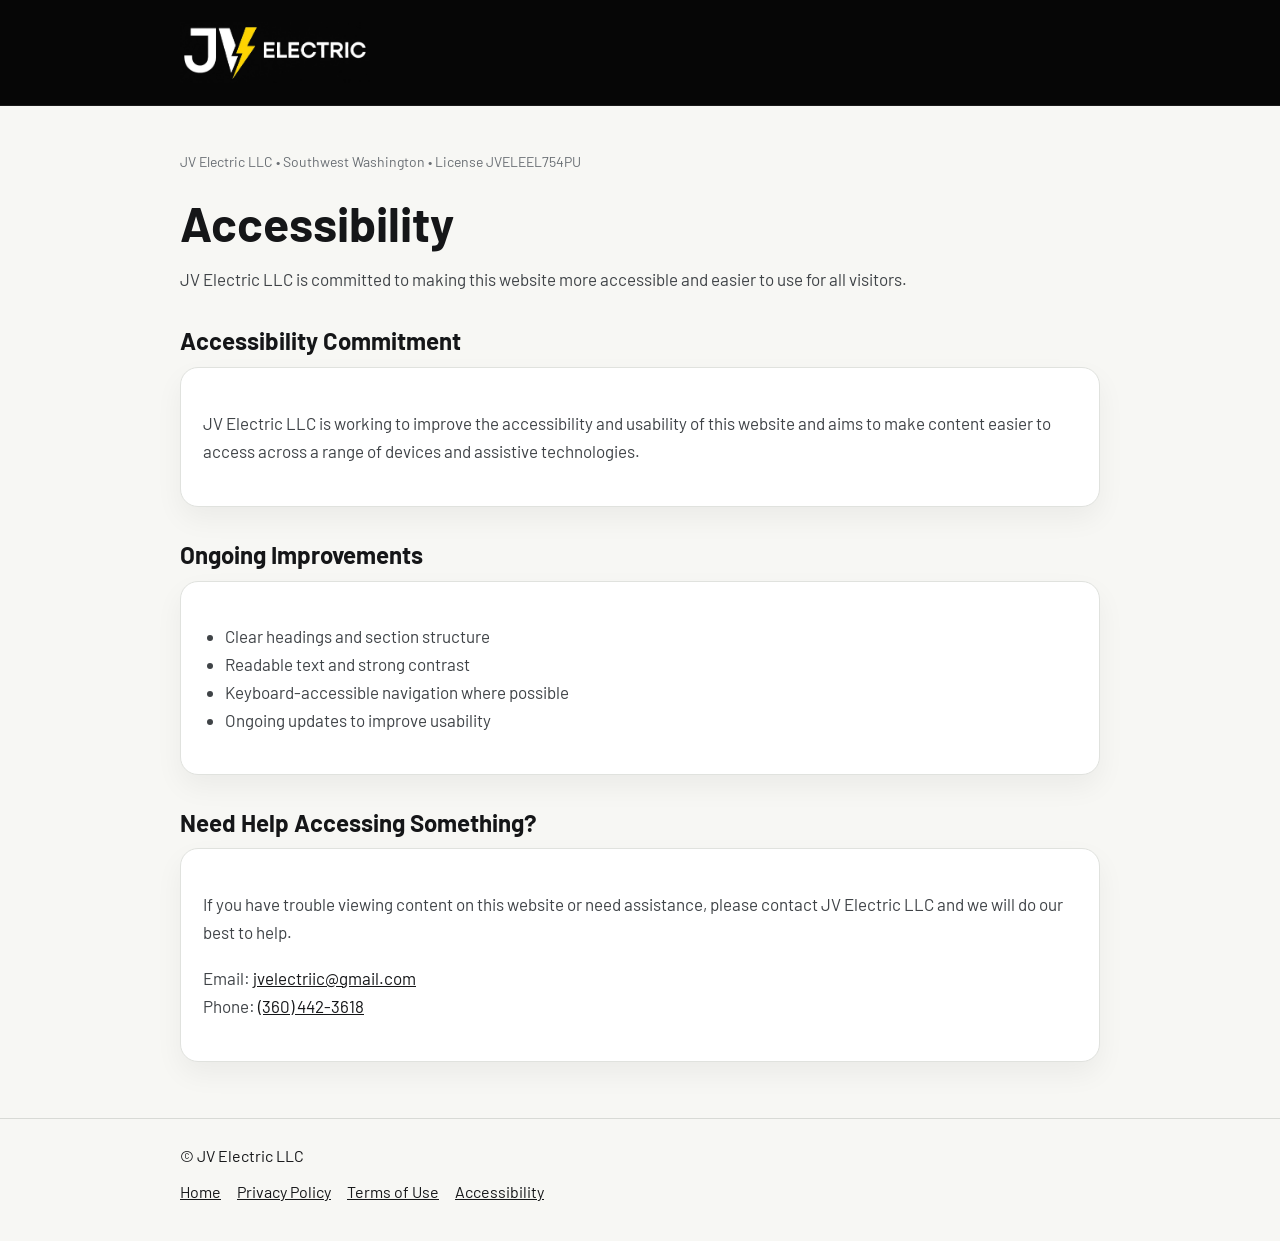
==== accessibility.html @ 2dd98116 "Add files via upload" ====
<!DOCTYPE html>
<html lang="en">
<head>
  <meta charset="UTF-8" />
  <meta name="viewport" content="width=device-width, initial-scale=1.0" />
  <title>Accessibility | JV Electric LLC</title>
  <meta name="description" content="Accessibility for JV Electric LLC." />
  <link rel="preconnect" href="https://fonts.googleapis.com">
  <link rel="preconnect" href="https://fonts.gstatic.com" crossorigin>
  <link href="https://fonts.googleapis.com/css2?family=Barlow:wght@400;500;600;700;800&display=swap" rel="stylesheet">
  <style>
:root{--gold:#FFD401;--black:#060606;--white:#ffffff;}
*{box-sizing:border-box}
html,body{margin:0;padding:0}
body{font-family:"Barlow",Arial,sans-serif;background:#f7f7f4;color:#151618;line-height:1.65}
a{color:#151618} 
header{background:#060606;color:#fff;padding:22px 0;border-bottom:1px solid rgba(255,255,255,.08)}
.wrap{width:min(920px,calc(100% - 36px));margin:0 auto}
.brand img{display:block;width:190px;height:auto}
main{padding:44px 0 56px}
h1{margin:0 0 14px;font-size:clamp(34px,5vw,48px);line-height:1.02}
h2{margin:34px 0 12px;font-size:24px;line-height:1.15}
p,li{font-size:17px;color:#3f4347}
ul{padding-left:22px}
.meta{color:#6a6f74;font-size:14px;margin-bottom:26px}
.card{background:#fff;border:1px solid #e0e2de;border-radius:18px;padding:24px 22px;box-shadow:0 12px 28px rgba(17,18,20,.05)}
footer{padding:24px 0 36px;border-top:1px solid #d8dad6}
.footer-links{display:flex;flex-wrap:wrap;gap:16px;margin-top:10px}
@media (max-width:760px){main{padding:34px 0 46px}p,li{font-size:16px}}
</style>
</head>
<body>
  <header>
    <div class="wrap">
      <a class="brand" href="./" aria-label="JV Electric home page"><img src="jv-electric-logo-wordmark.webp" alt="JV Electric" /></a>
    </div>
  </header>
  <main>
    <div class="wrap">
      <div class="meta">JV Electric LLC • Southwest Washington • License JVELEEL754PU</div>
      <h1>Accessibility</h1>
      <p>JV Electric LLC is committed to making this website more accessible and easier to use for all visitors.</p>
      
<h2>Accessibility Commitment</h2>
<div class="card"><p>JV Electric LLC is working to improve the accessibility and usability of this website and aims to make content easier to access across a range of devices and assistive technologies.</p></div>
<h2>Ongoing Improvements</h2>
<div class="card"><ul>
<li>Clear headings and section structure</li>
<li>Readable text and strong contrast</li>
<li>Keyboard-accessible navigation where possible</li>
<li>Ongoing updates to improve usability</li>
</ul></div>
<h2>Need Help Accessing Something?</h2>
<div class="card"><p>If you have trouble viewing content on this website or need assistance, please contact JV Electric LLC and we will do our best to help.</p>
<p>Email: <a href="mailto:jvelectriic@gmail.com">jvelectriic@gmail.com</a><br>Phone: <a href="tel:+13604423618">(360) 442-3618</a></p></div>

    </div>
  </main>
  <footer>
    <div class="wrap">
      <div>© JV Electric LLC</div>
      <div class="footer-links">
        <a href="./">Home</a>
        <a href="privacy-policy.html">Privacy Policy</a>
        <a href="terms-of-use.html">Terms of Use</a>
        <a href="accessibility.html">Accessibility</a>
      </div>
    </div>
  </footer>
</body>
</html>
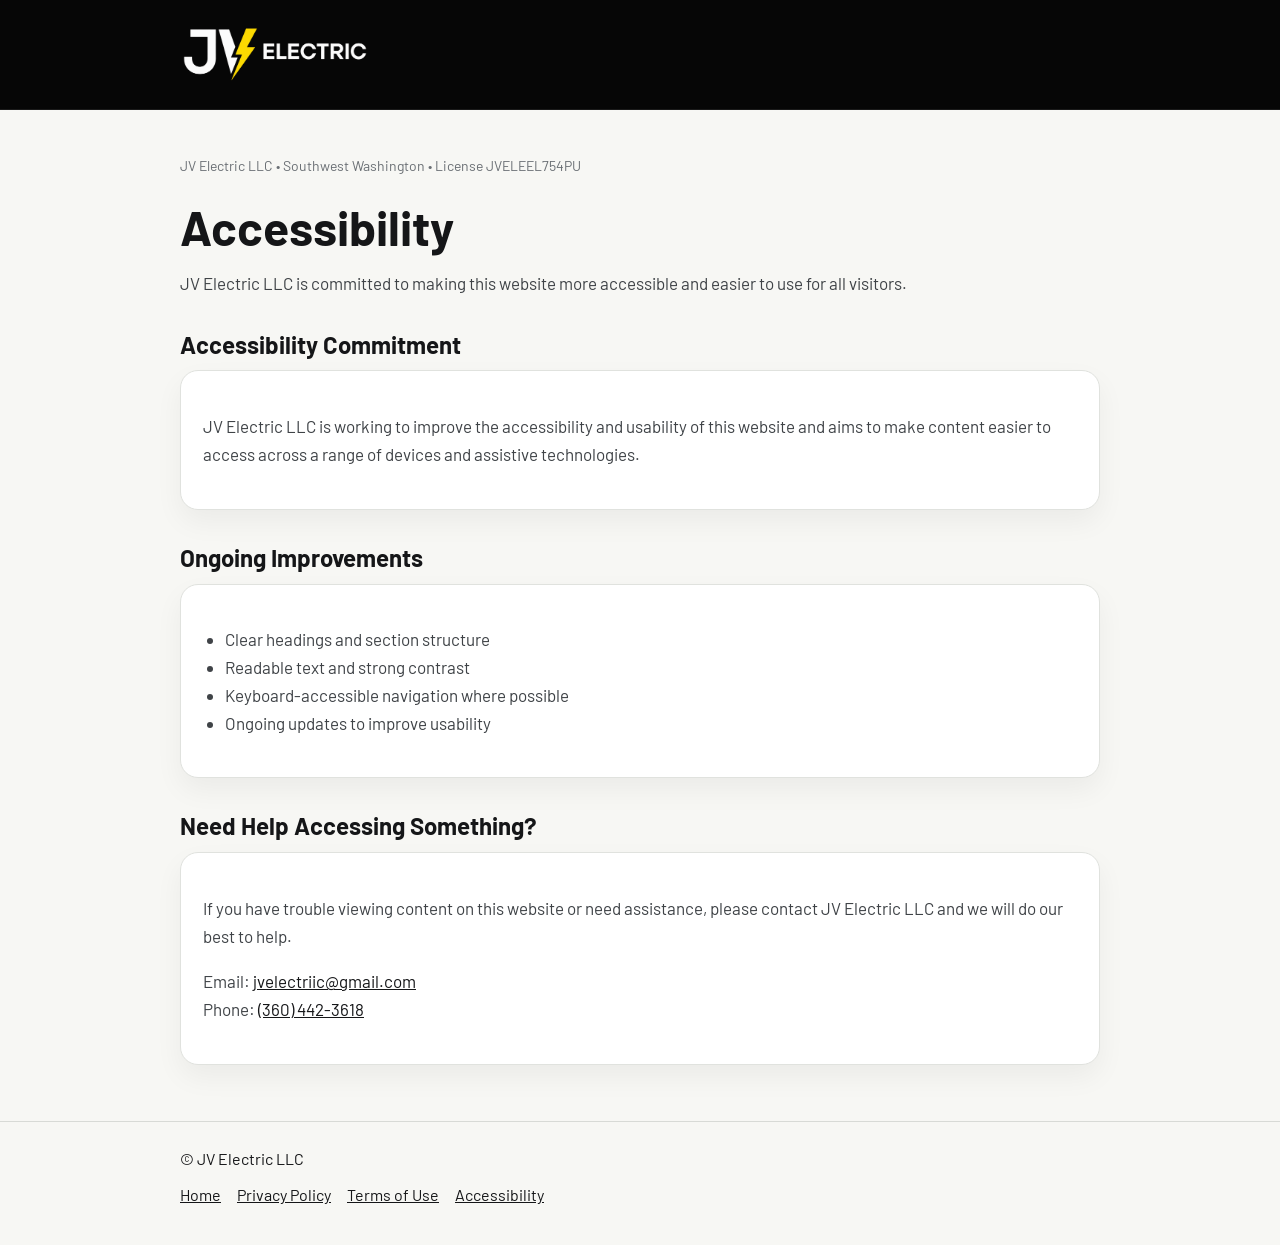
==== commit 221a82e1: "Add files via upload" ====
--- a/accessibility.html
+++ b/accessibility.html
@@ -4,6 +4,8 @@
   <meta charset="UTF-8" />
   <meta name="viewport" content="width=device-width, initial-scale=1.0" />
   <title>Accessibility | JV Electric LLC</title>
+  <link rel="icon" href="favicon-32.png" type="image/png" />
+  <link rel="apple-touch-icon" href="favicon-180.png" />
   <meta name="description" content="Accessibility for JV Electric LLC." />
   <link rel="preconnect" href="https://fonts.googleapis.com">
   <link rel="preconnect" href="https://fonts.gstatic.com" crossorigin>
@@ -32,7 +34,7 @@
 <body>
   <header>
     <div class="wrap">
-      <a class="brand" href="./" aria-label="JV Electric home page"><img src="jv-electric-logo-wordmark.webp" alt="JV Electric" /></a>
+      <a class="brand" href="./" aria-label="JV Electric home page"><img src="jv-electric-logo-full.png" alt="JV Electric" /></a>
     </div>
   </header>
   <main>
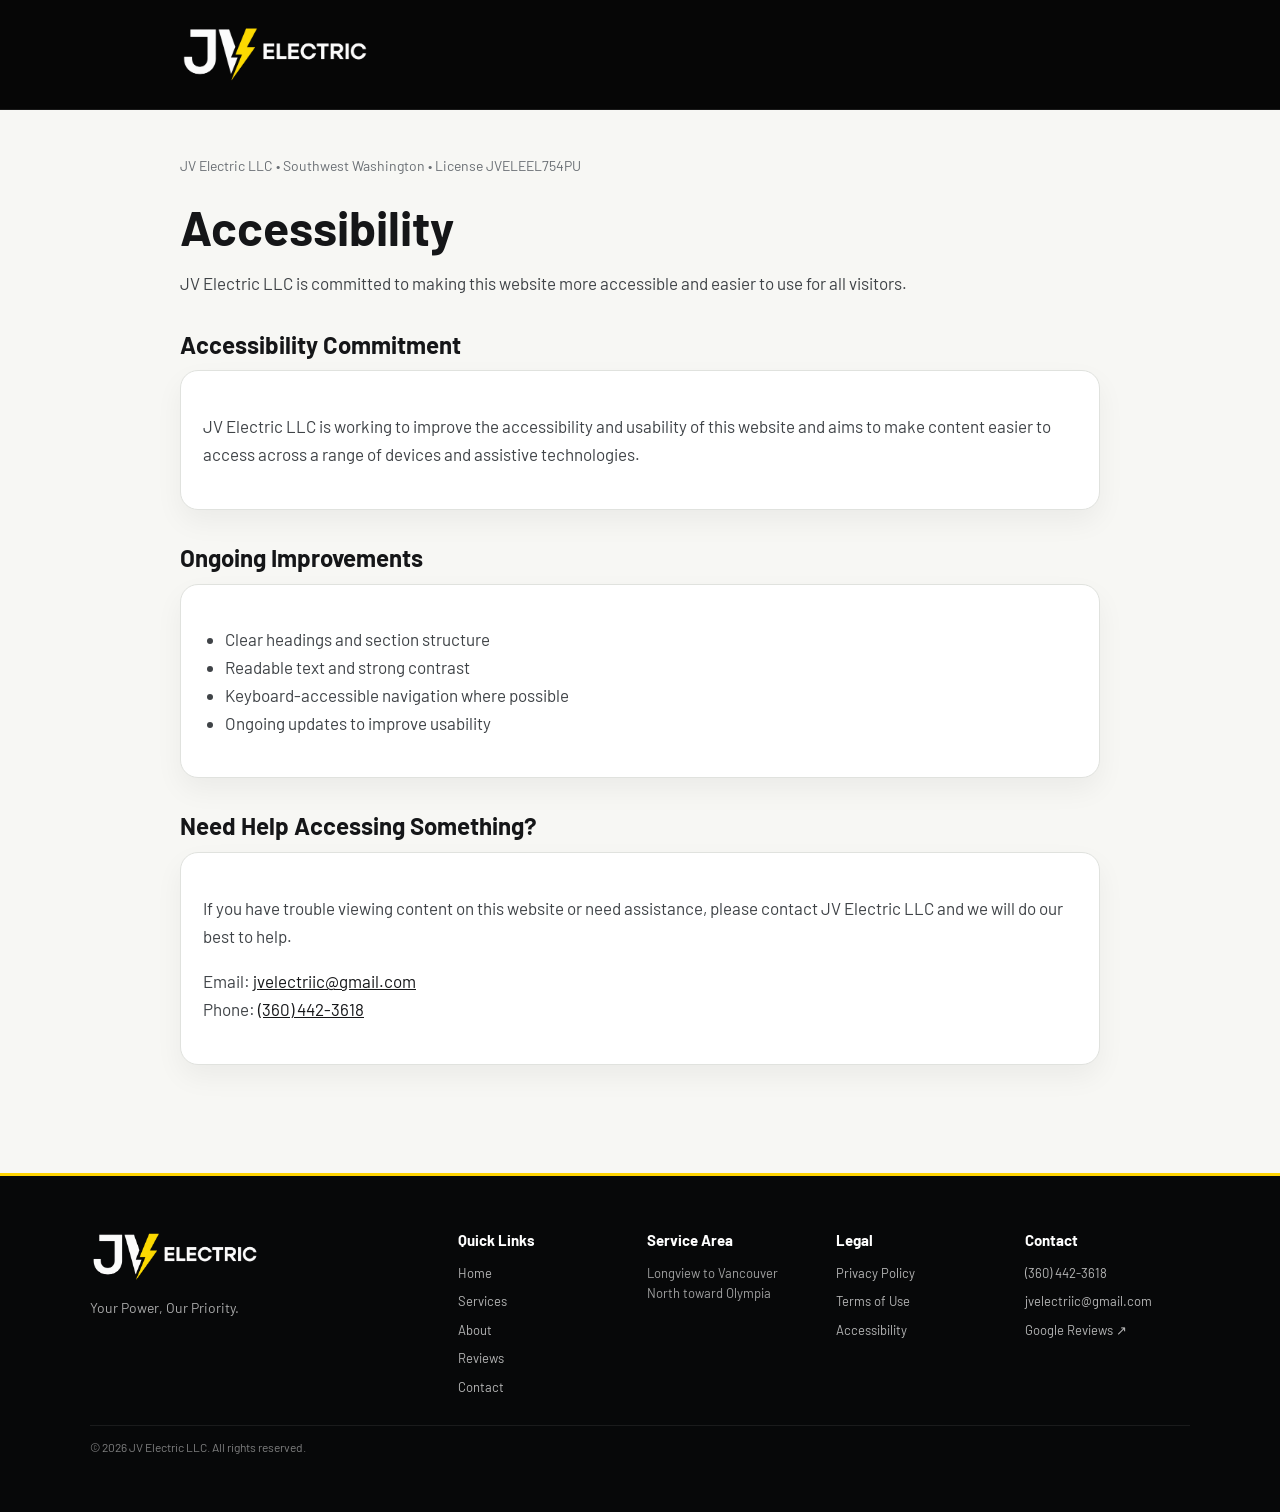
==== commit 8bfdc3bb: "Add files via upload" ====
--- a/accessibility.html
+++ b/accessibility.html
@@ -29,6 +29,13 @@
 footer{padding:24px 0 36px;border-top:1px solid #d8dad6}
 .footer-links{display:flex;flex-wrap:wrap;gap:16px;margin-top:10px}
 @media (max-width:760px){main{padding:34px 0 46px}p,li{font-size:16px}}
+
+.legal-site-footer{margin-top:52px;background:#070809;color:#fff;border-top:3px solid var(--gold)}
+.legal-footer-inner{width:min(1100px,calc(100% - 36px));margin:0 auto;padding:28px 0 20px;display:grid;grid-template-columns:minmax(210px,.8fr) minmax(0,1.8fr);gap:42px;align-items:start}
+.legal-footer-brand img{display:block;width:170px;height:auto}.legal-footer-brand p{margin:10px 0 0;color:rgba(255,255,255,.66);font-size:14px}
+.legal-footer-grid{display:grid;grid-template-columns:repeat(4,minmax(0,1fr));gap:24px}.legal-footer-column h3{margin:0 0 10px;color:#fff;font-size:15px}.legal-footer-column a{display:block;margin:0 0 7px;color:rgba(255,255,255,.7);font-size:13px;text-decoration:none}.legal-footer-column a:hover{color:#fff}.legal-footer-column p{margin:0;color:rgba(255,255,255,.62);font-size:13px;line-height:1.55}.legal-footer-bottom{width:min(1100px,calc(100% - 36px));margin:0 auto;padding:12px 0 18px;border-top:1px solid rgba(255,255,255,.08);color:rgba(255,255,255,.48);font-size:12px}
+@media(max-width:760px){header{padding:16px 0}.brand img{width:150px}main{padding:30px 0 36px}.card{padding:20px 18px;border-radius:14px}.legal-site-footer{margin-top:34px}.legal-footer-inner{width:calc(100% - 20px);padding:14px 0 10px;grid-template-columns:1fr;gap:12px}.legal-footer-brand{display:flex;align-items:center;gap:12px}.legal-footer-brand img{width:104px}.legal-footer-brand p{margin:0;max-width:145px;font-size:11px;line-height:1.3}.legal-footer-grid{grid-template-columns:1fr 1fr;gap:10px 14px}.legal-footer-column{display:grid;grid-template-columns:repeat(2,minmax(0,1fr));column-gap:8px;align-content:start}.legal-footer-column h3{grid-column:1/-1;margin:0 0 5px;font-size:14px}.legal-footer-column a,.legal-footer-column p{margin:0 0 4px;font-size:11px;line-height:1.35}.legal-footer-column:nth-child(2),.legal-footer-column:nth-child(4){grid-template-columns:1fr}.legal-footer-column:nth-child(4) a{overflow-wrap:anywhere}.legal-footer-bottom{width:calc(100% - 20px);padding:8px 0 10px;font-size:10px}}
+
 </style>
 </head>
 <body>
@@ -58,16 +65,40 @@
 
     </div>
   </main>
-  <footer>
-    <div class="wrap">
-      <div>© JV Electric LLC</div>
-      <div class="footer-links">
-        <a href="./">Home</a>
-        <a href="privacy-policy.html">Privacy Policy</a>
-        <a href="terms-of-use.html">Terms of Use</a>
-        <a href="accessibility.html">Accessibility</a>
+  <footer class="legal-site-footer">
+    <div class="legal-footer-inner">
+      <div class="legal-footer-brand">
+        <a href="./" aria-label="JV Electric home page"><img src="jv-electric-logo-full.png" alt="JV Electric" /></a>
+        <p>Your Power, Our Priority.</p>
+      </div>
+      <div class="legal-footer-grid">
+        <div class="legal-footer-column">
+          <h3>Quick Links</h3>
+          <a href="./#home">Home</a>
+          <a href="./#services">Services</a>
+          <a href="./#about">About</a>
+          <a href="./#reviews">Reviews</a>
+          <a href="./#contact">Contact</a>
+        </div>
+        <div class="legal-footer-column">
+          <h3>Service Area</h3>
+          <p>Longview to Vancouver<br>North toward Olympia</p>
+        </div>
+        <div class="legal-footer-column">
+          <h3>Legal</h3>
+          <a href="privacy-policy.html">Privacy Policy</a>
+          <a href="terms-of-use.html">Terms of Use</a>
+          <a href="accessibility.html">Accessibility</a>
+        </div>
+        <div class="legal-footer-column">
+          <h3>Contact</h3>
+          <a href="tel:+13604423618">(360) 442-3618</a>
+          <a href="mailto:jvelectriic@gmail.com">jvelectriic@gmail.com</a>
+          <a href="./#reviews">Google Reviews ↗</a>
+        </div>
       </div>
     </div>
+    <div class="legal-footer-bottom">© 2026 JV Electric LLC. All rights reserved.</div>
   </footer>
 </body>
 </html>
